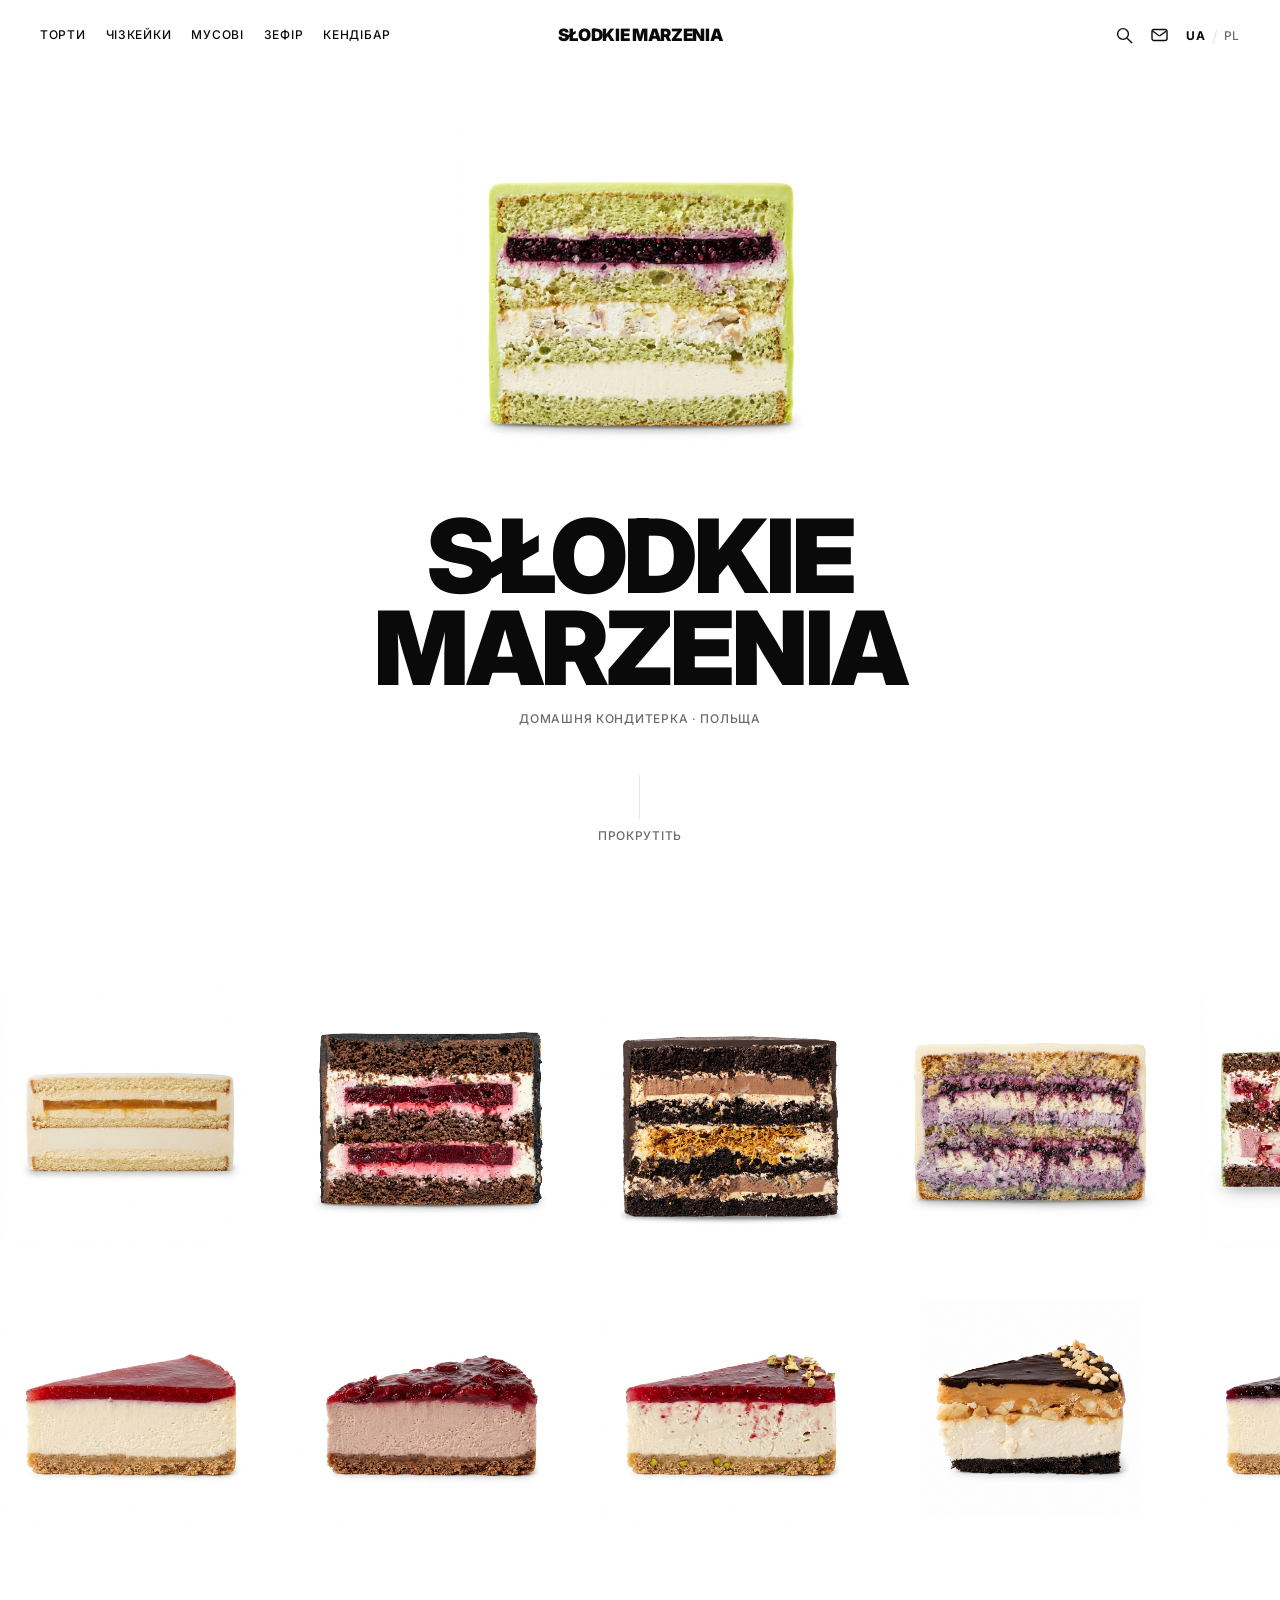
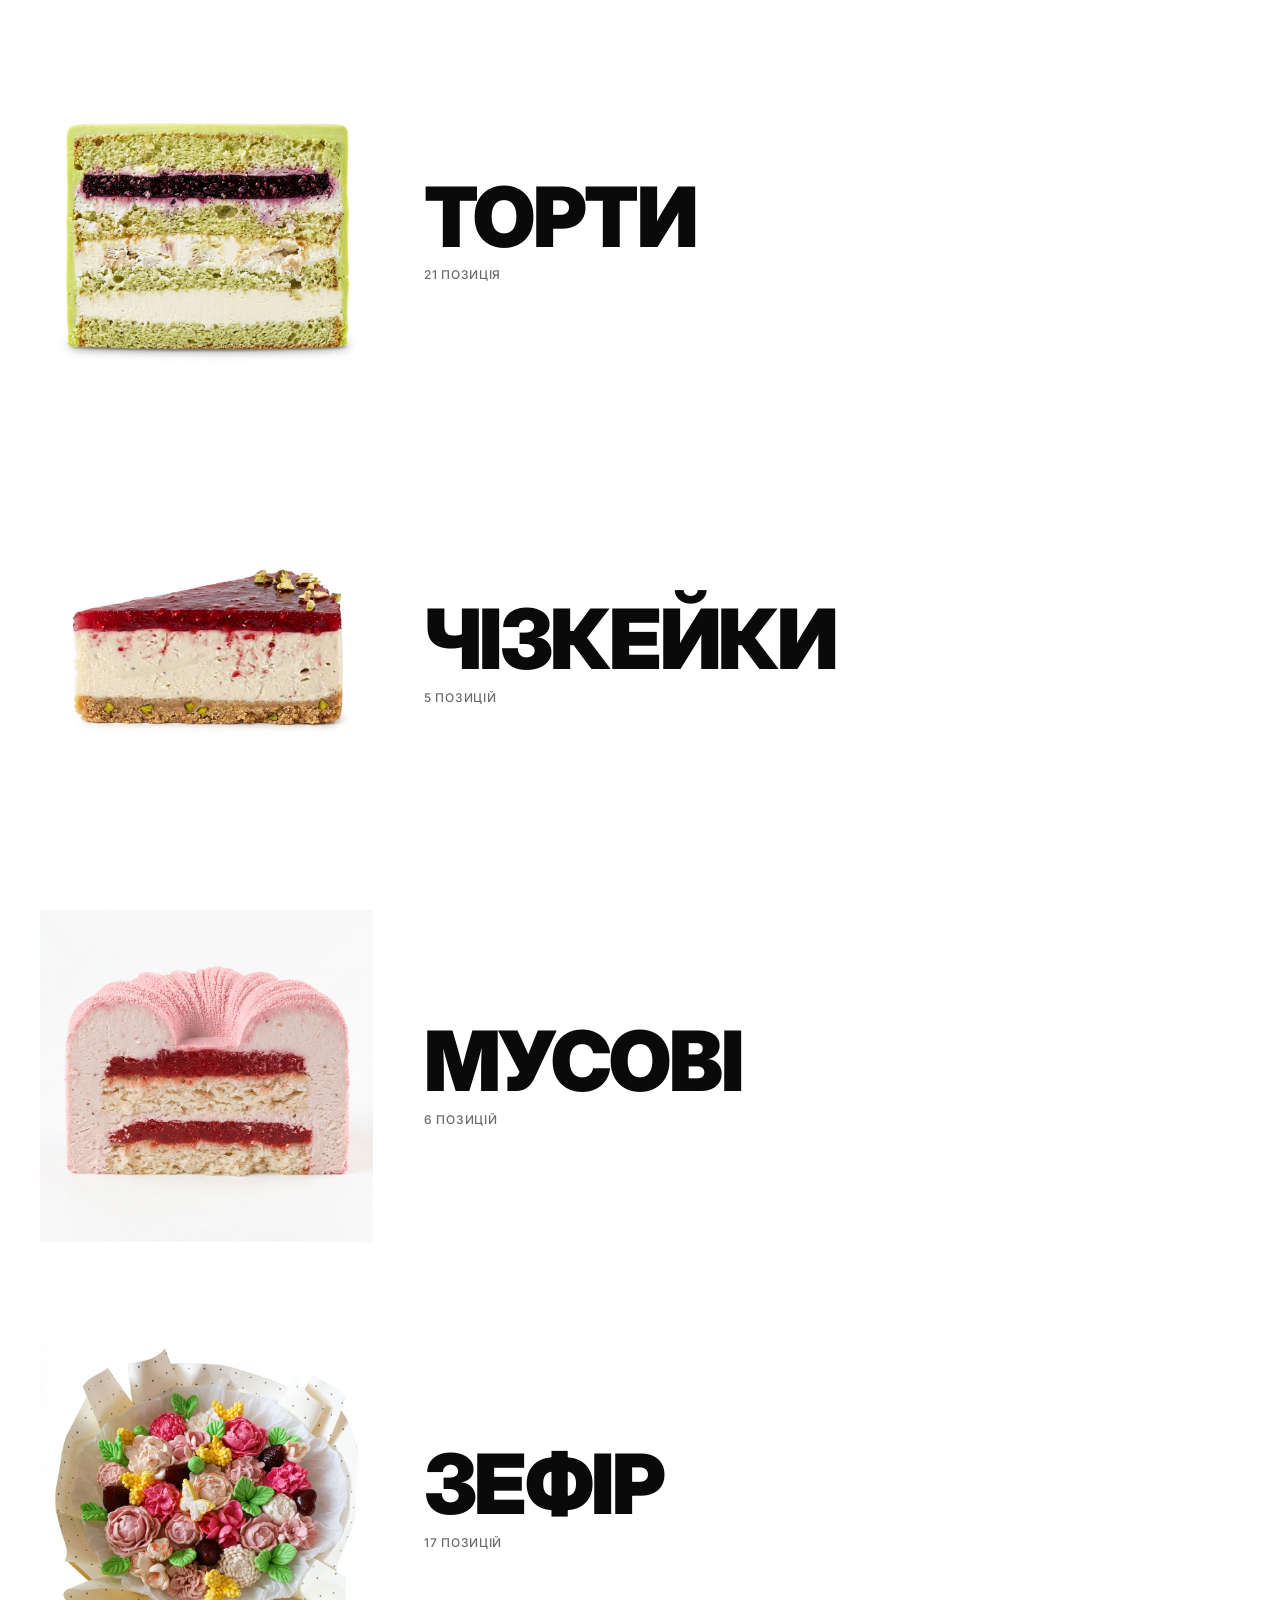
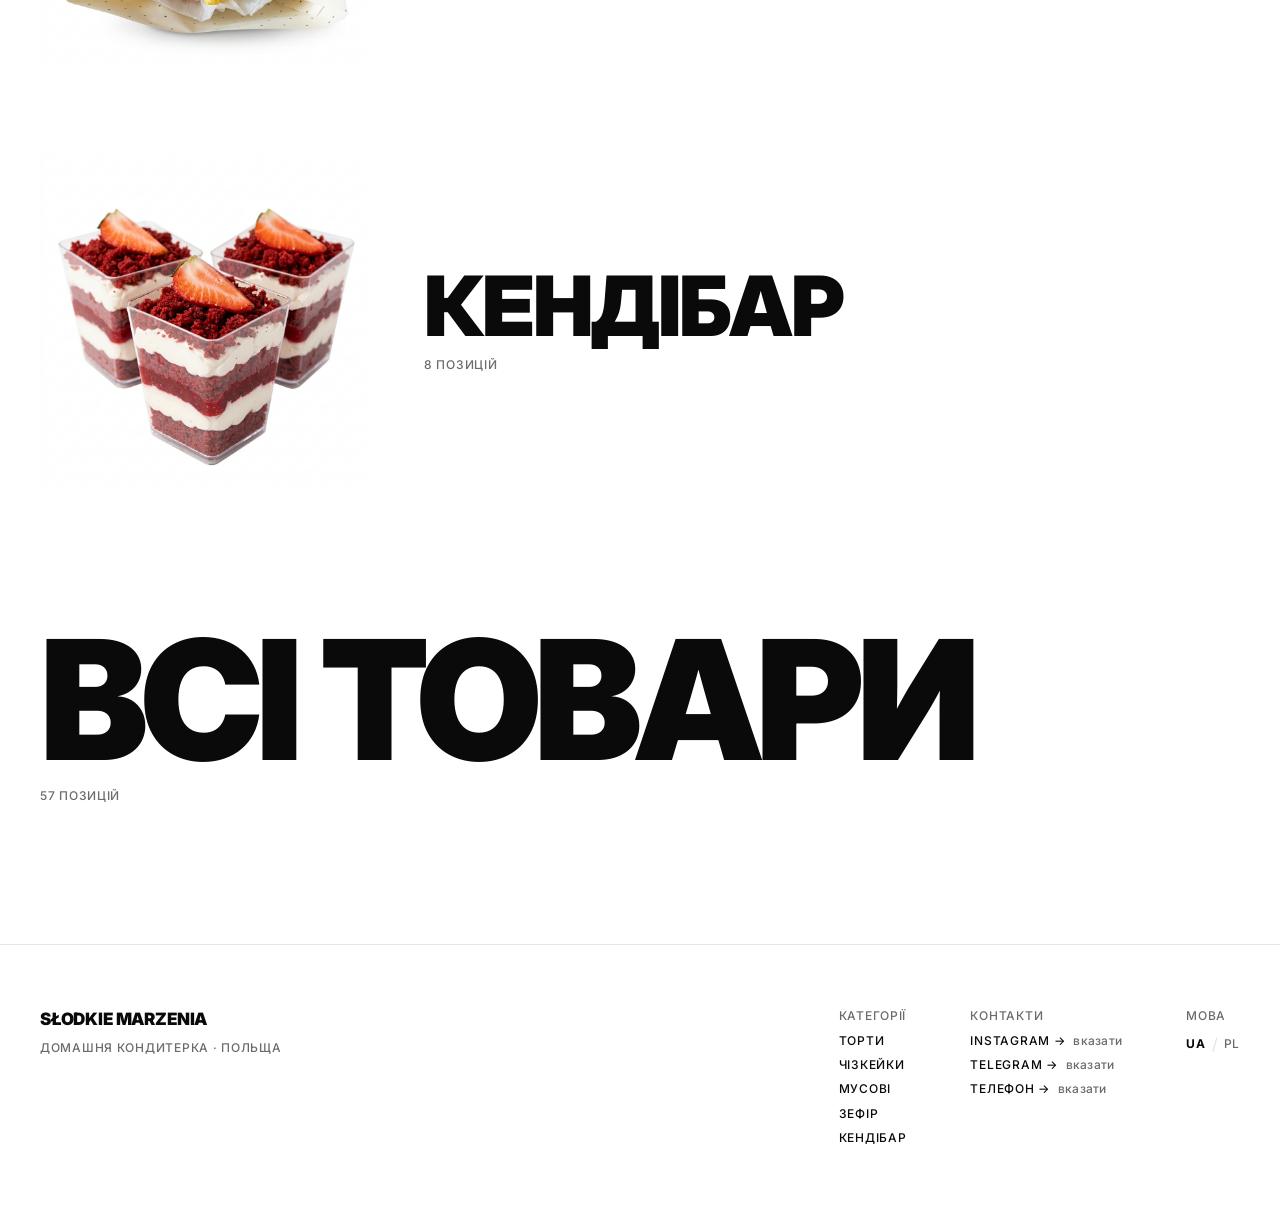
==== index.html @ 5207ae76 "Initial commit: catalog site for Słodkie Marzenia Solo HTML/CSS/JS site — 57 catalog items across 5 " ====
<!DOCTYPE html>
<html lang="uk">
<head>
<meta charset="utf-8">
<meta name="viewport" content="width=device-width, initial-scale=1">
<title>Słodkie Marzenia</title>
<link rel="icon" href="data:image/svg+xml,%3Csvg xmlns='http://www.w3.org/2000/svg' viewBox='0 0 32 32'%3E%3Ctext y='26' font-size='26' font-family='Arial' font-weight='900'%3ES%3C/text%3E%3C/svg%3E">
<link rel="preconnect" href="https://fonts.googleapis.com">
<link rel="preconnect" href="https://fonts.gstatic.com" crossorigin>
<link rel="stylesheet" href="https://fonts.googleapis.com/css2?family=Inter:wght@400;500;700;900&display=swap">
<link rel="stylesheet" href="style.css">
</head>
<body data-page="home">

<header class="hdr" id="hdr"></header>
<main id="main"></main>
<footer class="ftr" id="ftr"></footer>
<div id="ov"></div>

<script src="products.js"></script>
<script src="i18n.js"></script>
<script src="app.js"></script>
</body>
</html>
---- style.css ----
/* =========================================================
   SŁODKIE MARZENIA — стилі
   Монохром: чорний текст, білий фон, сірі другорядні.
   Фото «плавають» — жодних карток, рамок, тіней, радіусів.
   ========================================================= */

*, *::before, *::after { box-sizing: border-box; }

:root {
  --bg:        #FFFFFF;
  --ink:       #0A0A0A;
  --muted:     #6B6B6B;
  --line:      #E5E5E5;
  --ink-hover: #2A2A2A;

  --max:   1600px;
  --pad:   clamp(20px, 4vw, 40px);
  --gap-x: 40px;
  --gap-y: 72px;
  --sect:  clamp(72px, 9vw, 120px);
}

html { -webkit-text-size-adjust: 100%; }

body {
  margin: 0;
  background: var(--bg);
  color: var(--ink);
  font-family: Inter, 'Helvetica Neue', Arial, sans-serif;
  -webkit-font-smoothing: antialiased;
  overflow-x: hidden;
}
body.is-locked { overflow: hidden; }

img { display: block; max-width: 100%; -webkit-user-drag: none; user-select: none; }
a   { color: inherit; text-decoration: none; }
a:hover { color: var(--ink-hover); }
ul  { margin: 0; padding: 0; list-style: none; }
h1, h2, h3, p { margin: 0; }

button {
  font: inherit; color: inherit;
  background: none; border: 0; padding: 0;
  cursor: pointer;
}
input { font-family: inherit; color: inherit; }
::placeholder { color: var(--muted); opacity: 1; }

:focus-visible { outline: 1.5px solid var(--ink); outline-offset: 3px; }

/* ---------- типографіка ---------- */

.t-hero  { font-size: clamp(48px, 8vw, 120px); font-weight: 900; text-transform: uppercase; letter-spacing: -.03em; line-height: .9; }
.t-prod  { font-size: clamp(36px, 5vw, 72px);  font-weight: 900; text-transform: uppercase; letter-spacing: -.03em; line-height: .92; }
.t-sect  { font-size: clamp(28px, 4vw, 48px);  font-weight: 900; text-transform: uppercase; letter-spacing: -.02em; line-height: 1; }
.t-cat   { font-size: clamp(34px, 6.5vw, 96px);font-weight: 900; text-transform: uppercase; letter-spacing: -.03em; line-height: .9; }
.t-micro { font-size: 12px; font-weight: 500; letter-spacing: .06em; text-transform: uppercase; line-height: 1.2; }
.t-sklad { font-size: 12px; font-weight: 500; letter-spacing: .02em; text-transform: uppercase; line-height: 1.65; }
.muted   { color: var(--muted); }

.wrap { max-width: var(--max); margin: 0 auto; padding: 0 var(--pad); }

/* ---------- шапка ---------- */

.hdr {
  position: sticky; top: 0; z-index: 60;
  height: 72px; background: var(--bg);
  display: flex; align-items: center;
  border-bottom: 1px solid transparent;
  transition: border-color 160ms linear;
}
.hdr.is-scrolled { border-bottom-color: var(--line); }

.hdr-in {
  max-width: var(--max); width: 100%; margin: 0 auto; padding: 0 var(--pad);
  display: grid; grid-template-columns: 1fr auto 1fr; align-items: center; gap: 16px;
}
.hdr-l { display: flex; align-items: center; gap: 20px; min-width: 0; }
.hdr-r { display: flex; align-items: center; justify-content: flex-end; gap: 18px; }

.hdr-cats { display: flex; gap: 20px; min-width: 0; }
.hdr-cats a { white-space: nowrap; }

/* вордмарк: замінюється на <img> без переїзду сусідів */
.mark {
  font-size: clamp(13px, 2.6vw, 17px); font-weight: 900;
  text-transform: uppercase; letter-spacing: -.02em;
  white-space: nowrap; line-height: 1; justify-self: center;
}
.mark img { height: 22px; width: auto; }

.icon { display: flex; }
.icon svg { display: block; }

.lang { display: flex; align-items: center; gap: 6px; }
.lang button { font-size: 12px; letter-spacing: .06em; color: var(--muted); font-weight: 500; }
.lang button.on { color: var(--ink); font-weight: 700; }
.lang .sep { color: var(--line); }

.burger { display: none; flex-direction: column; gap: 5px; width: 22px; }
.burger span { display: block; height: 1.5px; background: var(--ink); }

@media (max-width: 1100px) {
  .hdr-cats, .hdr-contact, .hdr-lang { display: none; }
  .burger { display: flex; }
}

/* ---------- головна ---------- */

.hero {
  min-height: calc(100vh - 72px);
  min-height: calc(100svh - 72px);
  display: flex; flex-direction: column; align-items: center; justify-content: center;
  gap: clamp(20px, 3.4vh, 44px);
  padding: clamp(16px, 3vh, 48px) var(--pad) clamp(24px, 4vh, 48px);
  text-align: center;
}
/* висота, а не ширина: так герой гарантовано вміщається в екран */
.hero img { width: auto; height: min(40vh,  max(240px, 42vw), 520px); aspect-ratio: 1; object-fit: contain; }
.hero img { width: auto; height: min(40svh, max(240px, 42vw), 520px); }
.hero-txt { display: flex; flex-direction: column; align-items: center; gap: 18px; }
.hero-scroll { display: flex; flex-direction: column; align-items: center; gap: 10px; margin-top: clamp(4px, 2vh, 28px); }
@media (max-height: 780px) { .hero .t-hero { font-size: clamp(36px, 7vh, 90px); } }
.hero-scroll i { display: block; width: 1px; height: 44px; background: var(--line); }

/* рухомі стрічки */
.strips { margin-top: clamp(48px, 7vw, 96px); display: flex; flex-direction: column; gap: 40px; }
.strip  { overflow: hidden; }
.strip-track { display: flex; gap: 40px; width: max-content; }
.strip-half  { display: flex; gap: 40px; }
.strip img { width: 260px; height: 260px; object-fit: contain; flex: 0 0 auto; }

.strip-l .strip-track { animation: sm-left  44s linear infinite; }
.strip-r .strip-track { animation: sm-right 52s linear infinite; }
.strip:hover .strip-track { animation-play-state: paused; }

@keyframes sm-left  { from { transform: translate3d(0,0,0); }                 to { transform: translate3d(calc(-50% - 20px),0,0); } }
@keyframes sm-right { from { transform: translate3d(calc(-50% - 20px),0,0); } to { transform: translate3d(0,0,0); } }

@media (max-width: 640px) { .strip img { width: 180px; height: 180px; } }

@media (prefers-reduced-motion: reduce) {
  .strip { overflow-x: auto; }
  .strip-track { animation: none !important; }
}

/* блоки категорій */
.cat-list { margin-top: var(--sect); display: flex; flex-direction: column; gap: clamp(56px, 7vw, 104px); }
.cat-row  { display: flex; flex-wrap: wrap; align-items: center; gap: clamp(20px, 4vw, 64px); }
.cat-row img { width: clamp(160px, 26vw, 380px); aspect-ratio: 1; object-fit: contain; flex: 0 0 auto; }
.cat-row div { display: flex; flex-direction: column; gap: 14px; min-width: 0; flex: 1 1 280px; }

.all-cta { margin-top: clamp(96px, 11vw, 160px); }
.all-cta b { display: block; font-size: clamp(44px, 13vw, 190px); font-weight: 900; text-transform: uppercase; letter-spacing: -.04em; line-height: .86; }
.all-cta span { display: block; margin-top: 18px; }

/* ---------- каталог ---------- */

.cat-head { margin-top: clamp(40px, 5vw, 72px); }

.bar {
  margin-top: clamp(28px, 4vw, 48px);
  display: flex; flex-wrap: wrap; align-items: center; justify-content: space-between;
  gap: 20px 32px;
}
.chips { display: flex; flex-wrap: wrap; gap: 8px; }
.chip {
  display: inline-flex; align-items: center; height: 36px; padding: 0 15px;
  border-radius: 6px; border: 1px solid var(--line); white-space: nowrap;
}
.chip:hover { border-color: var(--ink); }
.chip.on { border-color: var(--ink); border-width: 1.5px; font-weight: 700; }

.bar-r { display: flex; flex-wrap: wrap; align-items: center; gap: 22px; }
.sorts, .dens { display: flex; align-items: center; gap: 14px; }
.dens { gap: 10px; padding-left: 22px; border-left: 1px solid var(--line); }
.sorts button, .dens button { font-size: 12px; letter-spacing: .06em; text-transform: uppercase; color: var(--muted); font-weight: 500; }
.sorts button.on, .dens button.on { color: var(--ink); font-weight: 700; }
@media (max-width: 1400px) { .dens { display: none; } }

/* ---------- сітка товарів ---------- */

.grid {
  margin-top: clamp(40px, 5vw, 72px);
  display: grid; column-gap: var(--gap-x); row-gap: var(--gap-y);
  grid-template-columns: repeat(5, minmax(0, 1fr));
}
@media (max-width: 1400px) { .grid { grid-template-columns: repeat(4, minmax(0, 1fr)); } }
@media (max-width: 1024px) { .grid { grid-template-columns: repeat(3, minmax(0, 1fr)); } }
@media (max-width: 640px)  { .grid { grid-template-columns: repeat(2, minmax(0, 1fr)); column-gap: 20px; row-gap: 44px; } }
@media (min-width: 1401px) {
  .grid[data-density="4"] { grid-template-columns: repeat(4, minmax(0, 1fr)); }
  .grid[data-density="6"] { grid-template-columns: repeat(6, minmax(0, 1fr)); }
}

.card { display: flex; flex-direction: column; gap: 14px; }
.card:hover { color: inherit; }
.card-ph { display: block; position: relative; width: 100%; aspect-ratio: 1; overflow: hidden; }
.card-ph img { position: absolute; inset: 0; width: 100%; height: 100%; object-fit: contain; }
.card-ph .card-alt { opacity: 0; transition: opacity 200ms linear; }
.card:hover .card-alt { opacity: 1; }
.card-txt { display: flex; flex-direction: column; gap: 5px; }
.card-name  { font-size: 14px; font-weight: 500; line-height: 1.4; }
.card-price { font-size: 14px; font-weight: 400; line-height: 1.4; color: var(--muted); }

.empty { margin-top: clamp(40px, 5vw, 72px); }

/* ---------- сторінка товару ---------- */

.pdp {
  margin-top: clamp(28px, 4vw, 56px);
  display: grid; grid-template-columns: 28fr 46fr 26fr;
  gap: clamp(32px, 4vw, 56px); align-items: start;
}
/* без min-width:0 довге слово в назві розпирає ліву колонку і ламає пропорції */
.pdp > * { min-width: 0; }

/* Назву міряємо від ширини самої колонки, а не від вікна: українські
   слова довгі, і при фіксованому 5vw «МОНАСТИРСЬКА» ламалася б посеред
   слова. 11.4cqi — найбільший кегль, при якому найдовше слово каталогу
   ще вміщається в рядок цілим. */
.pdp-l { container-type: inline-size; }
.pdp .t-prod { font-size: clamp(28px, 11.4cqi, 64px); overflow-wrap: break-word; }
.pdp-l { display: flex; flex-direction: column; gap: clamp(24px, 3vw, 40px); }
.pdp-r { display: flex; flex-direction: column; gap: clamp(22px, 2.5vw, 32px); }

.gal { position: relative; width: 100%; max-width: 760px; margin: 0 auto; }
.gal img { width: 100%; aspect-ratio: 1; object-fit: contain; touch-action: pan-y; }
.gal-arrow {
  position: absolute; top: 50%; transform: translateY(-50%);
  font-size: 34px; line-height: 1; padding: 8px;
}
.gal-arrow.prev { left: 0; }
.gal-arrow.next { right: 0; }
.dots { display: flex; justify-content: center; gap: 8px; margin-top: 20px; }
.dots button { width: 7px; height: 7px; border-radius: 50%; background: var(--line); }
.dots button.on { background: var(--ink); }

.sklad { display: flex; flex-direction: column; gap: 12px; }
.sklad li { display: flex; gap: 10px; }
.sklad li i { color: var(--muted); font-style: normal; }

.price { font-size: 32px; font-weight: 700; letter-spacing: -.01em; line-height: 1.2; }

.varblock { display: flex; flex-direction: column; gap: 12px; }
.pills { display: grid; grid-template-columns: repeat(3, minmax(0, 1fr)); gap: 8px; }
.pill {
  height: 44px; padding: 0 8px; border-radius: 6px; background: var(--bg);
  border: 1px solid var(--line); font-size: 13px; font-weight: 500; line-height: 1.2;
}
.pill:hover { border-color: var(--ink); }
.pill.on { border-color: var(--ink); border-width: 1.5px; font-weight: 600; }
.pill:disabled { color: var(--muted); border-color: #F2F2F2; text-decoration: line-through; cursor: default; }

.btn-order {
  width: 100%; height: 52px; border-radius: 6px;
  background: var(--ink); color: #FFF;
  font-size: 14px; font-weight: 600; letter-spacing: .04em; text-transform: uppercase;
}
.btn-order:hover { background: var(--ink-hover); color: #FFF; }

.links { display: flex; flex-direction: column; }
.links a {
  display: flex; justify-content: space-between; align-items: baseline; gap: 16px;
  padding: 14px 0; border-bottom: 1px solid var(--line);
}
.links a > span:last-child { color: var(--muted); letter-spacing: .02em; text-transform: none; }

/* «Склад» показуємо зліва на десктопі, у правій колонці — на мобільному */
.sklad-mob { display: none; }
@media (max-width: 900px) {
  .pdp { grid-template-columns: 1fr; }
  .sklad-desk { display: none; }
  .sklad-mob  { display: flex; }
}

/* стрічка «Інші товари» */
.others { margin-top: clamp(80px, 10vw, 140px); }
.others h2 { margin-bottom: clamp(28px, 4vw, 48px); }
.rail { display: flex; gap: var(--gap-x); overflow-x: auto; padding-bottom: 8px; scroll-snap-type: x proximity; }
.rail .card { flex: 0 0 auto; width: clamp(160px, 22vw, 260px); scroll-snap-align: start; }

/* ---------- футер ---------- */

.ftr {
  max-width: var(--max); margin: clamp(96px, 11vw, 160px) auto 0;
  padding: clamp(40px, 5vw, 72px) var(--pad) clamp(40px, 5vw, 64px);
  border-top: 1px solid var(--line);
  display: flex; flex-wrap: wrap; gap: 48px 64px; justify-content: space-between;
}
.ftr-col { display: flex; flex-direction: column; gap: 10px; flex: 0 1 auto; }
.ftr-col.brand { gap: 12px; flex: 1 1 240px; }
.ftr-links a { display: flex; align-items: baseline; gap: 8px; }
.ftr-links a > span:last-child { color: var(--muted); letter-spacing: .02em; text-transform: none; }
.ftr-col.brand b { font-size: 17px; font-weight: 900; text-transform: uppercase; letter-spacing: -.01em; }

/* ---------- оверлеї ---------- */

.sheet {
  position: fixed; inset: 0; z-index: 80;
  background: var(--bg); overflow-y: auto;
  padding: 0 var(--pad) 80px;
}
.sheet-bar { height: 72px; display: flex; align-items: center; justify-content: flex-end; }
.sheet-close { font-size: 26px; line-height: 1; }

.menu-links { margin-top: 24px; display: flex; flex-direction: column; gap: 18px; }
.menu-links a { font-size: clamp(30px, 9vw, 48px); font-weight: 900; text-transform: uppercase; letter-spacing: -.02em; line-height: 1; }

.search-input {
  width: 100%; margin-top: clamp(16px, 3vw, 40px);
  border: 0; border-bottom: 1px solid var(--line); outline: none; background: none;
  padding: 0 0 18px;
  font-size: clamp(30px, 6vw, 64px); font-weight: 900; text-transform: uppercase; letter-spacing: -.02em;
}
.search-hint { margin-top: 24px; }
.search-cats { margin-top: clamp(32px, 5vw, 64px); display: flex; flex-direction: column; gap: 14px; }
.search-cats a { font-size: clamp(28px, 6vw, 64px); font-weight: 900; text-transform: uppercase; letter-spacing: -.03em; line-height: 1; }
.search-grid { grid-template-columns: repeat(auto-fill, minmax(min(240px, 100%), 1fr)); }

.modal-bg {
  position: fixed; inset: 0; z-index: 100;
  background: rgba(0,0,0,.4);
  display: flex; align-items: center; justify-content: center; padding: 20px;
}
.modal {
  width: 100%; max-width: 420px; background: var(--bg);
  border-radius: 8px; padding: 32px;
  display: flex; flex-direction: column; gap: 20px;
}
.modal-head { display: flex; align-items: flex-start; justify-content: space-between; gap: 16px; }
.modal-head b { font-size: 22px; font-weight: 900; text-transform: uppercase; letter-spacing: -.02em; line-height: 1; }
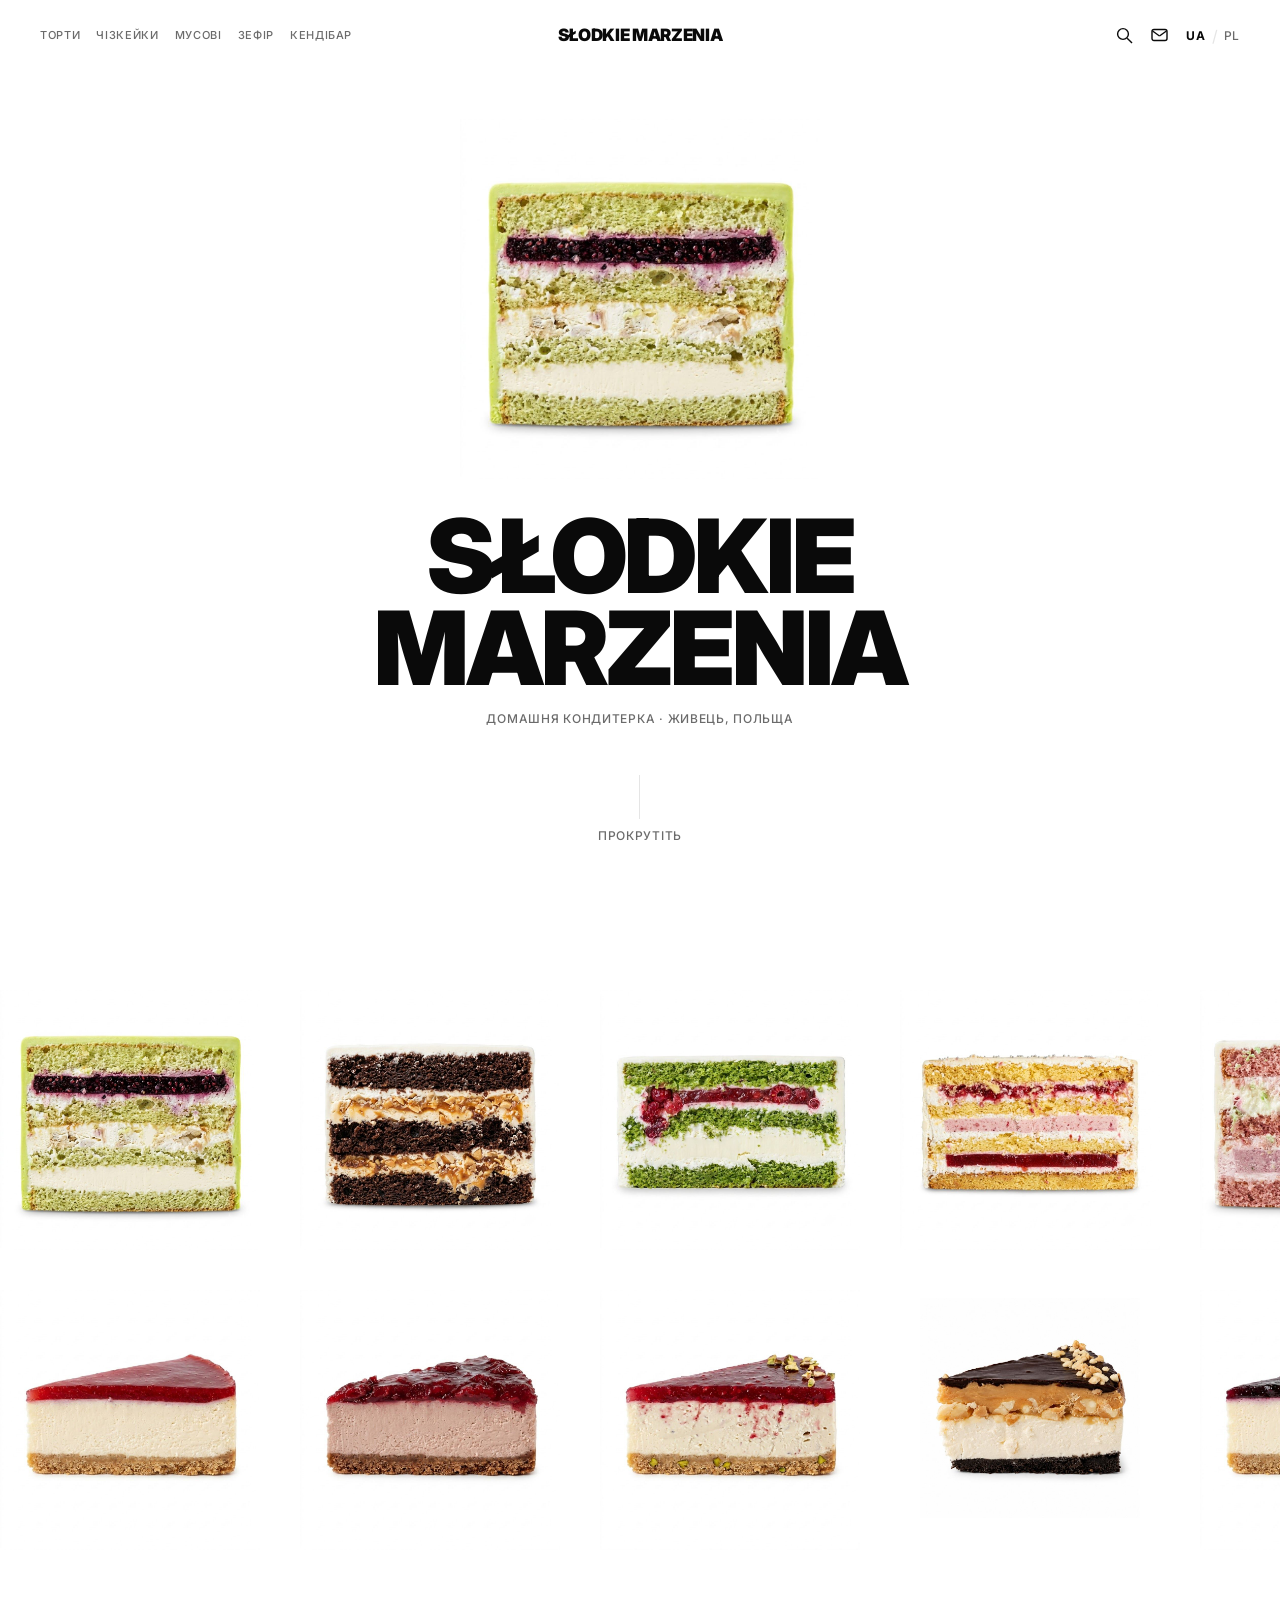
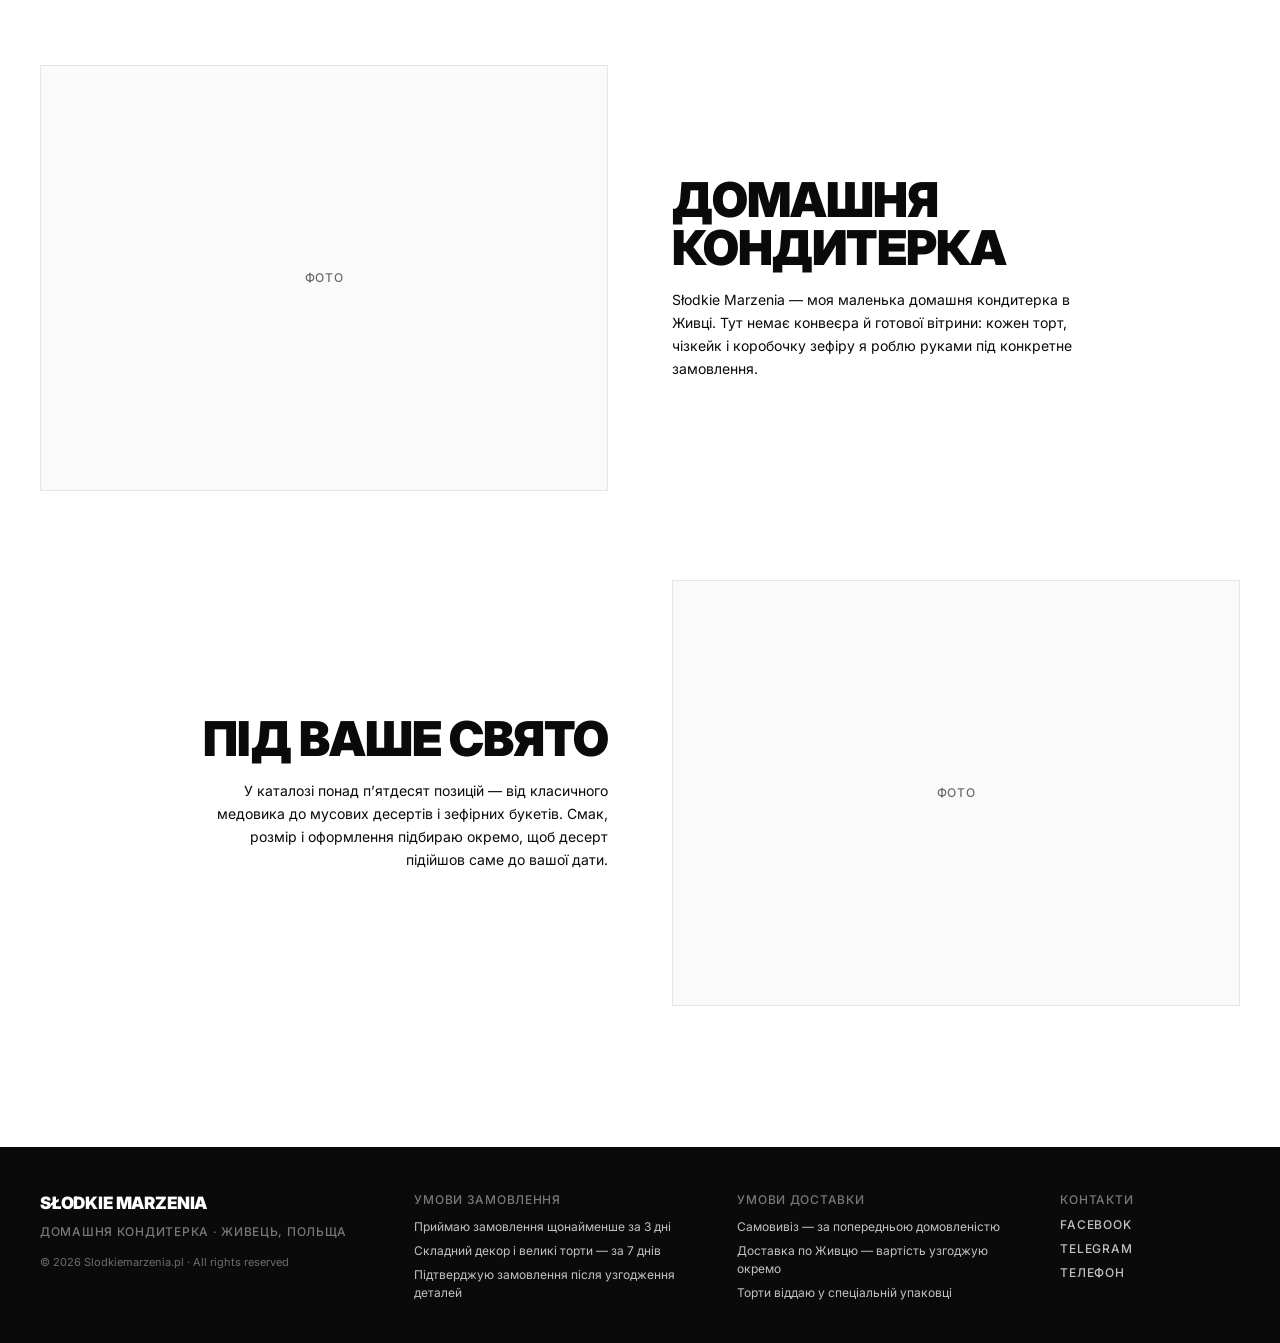
==== commit 3907507f: "Cut page weight from megabytes to hundreds of kilobytes The photos were the whole problem: 67 files," ====
--- a/index.html
+++ b/index.html
@@ -7,7 +7,7 @@
 <link rel="icon" href="data:image/svg+xml,%3Csvg xmlns='http://www.w3.org/2000/svg' viewBox='0 0 32 32'%3E%3Ctext y='26' font-size='26' font-family='Arial' font-weight='900'%3ES%3C/text%3E%3C/svg%3E">
 <link rel="preconnect" href="https://fonts.googleapis.com">
 <link rel="preconnect" href="https://fonts.gstatic.com" crossorigin>
-<link rel="stylesheet" href="https://fonts.googleapis.com/css2?family=Inter:wght@400;500;700;900&display=swap">
+<link rel="stylesheet" href="https://fonts.googleapis.com/css2?family=Inter:wght@400;500;600;700;900&display=swap">
 <link rel="stylesheet" href="style.css">
 </head>
 <body data-page="home">
--- a/style.css
+++ b/style.css
@@ -21,6 +21,16 @@
 }
 
 html { -webkit-text-size-adjust: 100%; }
+
+/* Ніде на сайті не показуємо смугу прокрутки браузера — сторінка й
+   так «плаває» на білому, зайва темна риска праворуч зайва. Прокрутка
+   й далі працює (колесо миші, свайп, стрілки), просто без візуальної
+   доріжки. */
+html {
+  scrollbar-width: none;
+  -ms-overflow-style: none;
+}
+html::-webkit-scrollbar { width: 0; height: 0; }
 
 body {
   margin: 0;
@@ -53,7 +63,6 @@
 .t-hero  { font-size: clamp(48px, 8vw, 120px); font-weight: 900; text-transform: uppercase; letter-spacing: -.03em; line-height: .9; }
 .t-prod  { font-size: clamp(36px, 5vw, 72px);  font-weight: 900; text-transform: uppercase; letter-spacing: -.03em; line-height: .92; }
 .t-sect  { font-size: clamp(28px, 4vw, 48px);  font-weight: 900; text-transform: uppercase; letter-spacing: -.02em; line-height: 1; }
-.t-cat   { font-size: clamp(34px, 6.5vw, 96px);font-weight: 900; text-transform: uppercase; letter-spacing: -.03em; line-height: .9; }
 .t-micro { font-size: 12px; font-weight: 500; letter-spacing: .06em; text-transform: uppercase; line-height: 1.2; }
 .t-sklad { font-size: 12px; font-weight: 500; letter-spacing: .02em; text-transform: uppercase; line-height: 1.65; }
 .muted   { color: var(--muted); }
@@ -78,8 +87,11 @@
 .hdr-l { display: flex; align-items: center; gap: 20px; min-width: 0; }
 .hdr-r { display: flex; align-items: center; justify-content: flex-end; gap: 18px; }
 
-.hdr-cats { display: flex; gap: 20px; min-width: 0; }
-.hdr-cats a { white-space: nowrap; }
+.hdr-cats { display: flex; gap: 16px; min-width: 0; font-size: 11px; }
+.hdr-cats a { white-space: nowrap; color: var(--muted); }
+.hdr-cats a:hover { color: var(--ink); }
+/* Поточний розділ — чорним і жирним: єдина підказка, де ти зараз. */
+.hdr-cats a.on { color: var(--ink); font-weight: 700; }
 
 /* вордмарк: замінюється на <img> без переїзду сусідів */
 .mark {
@@ -130,68 +142,100 @@
 .strip-half  { display: flex; gap: 40px; }
 .strip img { width: 260px; height: 260px; object-fit: contain; flex: 0 0 auto; }
 
-.strip-l .strip-track { animation: sm-left  44s linear infinite; }
-.strip-r .strip-track { animation: sm-right 52s linear infinite; }
-.strip:hover .strip-track { animation-play-state: paused; }
+/* Повільний, майже непомітний хід — стрічка має бути тлом, а не
+   атракціоном. Вона живе сама по собі: не спиняється під курсором і
+   не гортається руками, тож цикл ніколи не «доїжджає до кінця».
+   Тому й pointer-events прибрано — на стрічку неможливо натрапити. */
+.strip { pointer-events: none; }
+.strip-l .strip-track { animation: sm-left  90s linear infinite; }
+.strip-r .strip-track { animation: sm-right 105s linear infinite; }
 
 @keyframes sm-left  { from { transform: translate3d(0,0,0); }                 to { transform: translate3d(calc(-50% - 20px),0,0); } }
 @keyframes sm-right { from { transform: translate3d(calc(-50% - 20px),0,0); } to { transform: translate3d(0,0,0); } }
 
 @media (max-width: 640px) { .strip img { width: 180px; height: 180px; } }
 
+/* Якщо рух вимкнено системно, стрічка стоїть — тоді єдиний спосіб
+   побачити решту фото це прогорнути її, тож повертаємо їй події. */
 @media (prefers-reduced-motion: reduce) {
-  .strip { overflow-x: auto; }
+  .strip { overflow-x: auto; pointer-events: auto; }
   .strip-track { animation: none !important; }
 }
 
-/* блоки категорій */
-.cat-list { margin-top: var(--sect); display: flex; flex-direction: column; gap: clamp(56px, 7vw, 104px); }
-.cat-row  { display: flex; flex-wrap: wrap; align-items: center; gap: clamp(20px, 4vw, 64px); }
-.cat-row img { width: clamp(160px, 26vw, 380px); aspect-ratio: 1; object-fit: contain; flex: 0 0 auto; }
-.cat-row div { display: flex; flex-direction: column; gap: 14px; min-width: 0; flex: 1 1 280px; }
-
-.all-cta { margin-top: clamp(96px, 11vw, 160px); }
-.all-cta b { display: block; font-size: clamp(44px, 13vw, 190px); font-weight: 900; text-transform: uppercase; letter-spacing: -.04em; line-height: .86; }
-.all-cta span { display: block; margin-top: 18px; }
+/* ---------- блок «про кондитерку» (головна) ---------- */
+
+.about { margin-top: var(--sect); display: flex; flex-direction: column; gap: clamp(56px, 7vw, 104px); }
+.about-row {
+  display: grid; grid-template-columns: 1fr 1fr;
+  gap: clamp(28px, 5vw, 80px); align-items: center;
+}
+/* Другий рядок дзеркальний: фото праворуч, текст ліворуч. Текст теж
+   треба віддзеркалити — інакше він тулиться до лівого краю екрана і
+   між ним та фото лишається провал, а в першому рядку текст стоїть
+   упритул до фото. */
+.about-row.is-flipped .about-ph { order: 2; }
+.about-row.is-flipped .about-txt { align-items: flex-end; text-align: right; }
+
+/* Заглушка під фото. Щоб замінити — постав <img class="about-ph">
+   з тим самим класом, співвідношення сторін уже задане. */
+.about-ph {
+  aspect-ratio: 4 / 3; width: 100%;
+  display: flex; align-items: center; justify-content: center;
+  border: 1px solid var(--line); background: #FAFAFA;
+  object-fit: cover;
+}
+.about-txt { display: flex; flex-direction: column; gap: 16px; }
+.about-txt p { font-size: 14px; line-height: 1.65; max-width: 46ch; }
 
 /* ---------- каталог ---------- */
 
-.cat-head { margin-top: clamp(40px, 5vw, 72px); }
+/* Заголовок каталогу дрібніший за герой на головній — на сторінці зі
+   списком він не має перебивати самі товари. */
+.cat-head {
+  margin-top: clamp(40px, 5vw, 72px);
+  font-size: clamp(36px, 5.5vw, 84px);
+}
 
 .bar {
-  margin-top: clamp(28px, 4vw, 48px);
+  margin-top: clamp(24px, 3vw, 40px);
   display: flex; flex-wrap: wrap; align-items: center; justify-content: space-between;
-  gap: 20px 32px;
+  gap: 16px 32px;
 }
 .chips { display: flex; flex-wrap: wrap; gap: 8px; }
 .chip {
-  display: inline-flex; align-items: center; height: 36px; padding: 0 15px;
+  display: inline-flex; align-items: center; height: 32px; padding: 0 13px;
   border-radius: 6px; border: 1px solid var(--line); white-space: nowrap;
+  font-size: 11px;
 }
 .chip:hover { border-color: var(--ink); }
-.chip.on { border-color: var(--ink); border-width: 1.5px; font-weight: 700; }
+.chip.on { border-color: var(--ink); font-weight: 700; }
 
 .bar-r { display: flex; flex-wrap: wrap; align-items: center; gap: 22px; }
-.sorts, .dens { display: flex; align-items: center; gap: 14px; }
-.dens { gap: 10px; padding-left: 22px; border-left: 1px solid var(--line); }
-.sorts button, .dens button { font-size: 12px; letter-spacing: .06em; text-transform: uppercase; color: var(--muted); font-weight: 500; }
-.sorts button.on, .dens button.on { color: var(--ink); font-weight: 700; }
-@media (max-width: 1400px) { .dens { display: none; } }
+.sorts { display: flex; align-items: center; gap: 14px; }
+.sorts button { font-size: 11px; letter-spacing: .06em; text-transform: uppercase; color: var(--muted); font-weight: 500; }
+.sorts button.on { color: var(--ink); font-weight: 700; }
 
 /* ---------- сітка товарів ---------- */
 
+/* 4 колонки на десктопі — товар крупніший, ніж був у п'ятиколонковій
+   сітці. Перемикача щільності більше немає. */
 .grid {
   margin-top: clamp(40px, 5vw, 72px);
   display: grid; column-gap: var(--gap-x); row-gap: var(--gap-y);
-  grid-template-columns: repeat(5, minmax(0, 1fr));
-}
-@media (max-width: 1400px) { .grid { grid-template-columns: repeat(4, minmax(0, 1fr)); } }
+  grid-template-columns: repeat(4, minmax(0, 1fr));
+}
 @media (max-width: 1024px) { .grid { grid-template-columns: repeat(3, minmax(0, 1fr)); } }
 @media (max-width: 640px)  { .grid { grid-template-columns: repeat(2, minmax(0, 1fr)); column-gap: 20px; row-gap: 44px; } }
-@media (min-width: 1401px) {
-  .grid[data-density="4"] { grid-template-columns: repeat(4, minmax(0, 1fr)); }
-  .grid[data-density="6"] { grid-template-columns: repeat(6, minmax(0, 1fr)); }
-}
+
+/* Секції підкатегорій (зефір): волосяна лінія + дрібний підпис —
+   ділить сітку, не сперечаючись за увагу з заголовком сторінки. */
+.sub-head {
+  display: block; padding-bottom: 12px;
+  border-bottom: 1px solid var(--line);
+}
+.sub .grid { margin-top: clamp(28px, 3vw, 44px); }
+.sub { margin-top: clamp(40px, 5vw, 72px); }
+.sub + .sub { margin-top: clamp(56px, 7vw, 96px); }
 
 .card { display: flex; flex-direction: column; gap: 14px; }
 .card:hover { color: inherit; }
@@ -200,7 +244,7 @@
 .card-ph .card-alt { opacity: 0; transition: opacity 200ms linear; }
 .card:hover .card-alt { opacity: 1; }
 .card-txt { display: flex; flex-direction: column; gap: 5px; }
-.card-name  { font-size: 14px; font-weight: 500; line-height: 1.4; }
+.card-name  { font-size: 14px; font-weight: 600; line-height: 1.4; }
 .card-price { font-size: 14px; font-weight: 400; line-height: 1.4; color: var(--muted); }
 
 .empty { margin-top: clamp(40px, 5vw, 72px); }
@@ -208,23 +252,31 @@
 /* ---------- сторінка товару ---------- */
 
 .pdp {
-  margin-top: clamp(28px, 4vw, 56px);
-  display: grid; grid-template-columns: 28fr 46fr 26fr;
-  gap: clamp(32px, 4vw, 56px); align-items: start;
+  margin-top: clamp(40px, 11vh, 112px);
+  display: grid; grid-template-columns: 22fr 50fr 24fr;
+  gap: clamp(32px, 4vw, 64px); align-items: start;
 }
 /* без min-width:0 довге слово в назві розпирає ліву колонку і ламає пропорції */
 .pdp > * { min-width: 0; }
 
 /* Назву міряємо від ширини самої колонки, а не від вікна: українські
-   слова довгі, і при фіксованому 5vw «МОНАСТИРСЬКА» ламалася б посеред
-   слова. 11.4cqi — найбільший кегль, при якому найдовше слово каталогу
-   ще вміщається в рядок цілим. */
-.pdp-l { container-type: inline-size; }
-.pdp .t-prod { font-size: clamp(28px, 11.4cqi, 64px); overflow-wrap: break-word; }
-.pdp-l { display: flex; flex-direction: column; gap: clamp(24px, 3vw, 40px); }
-.pdp-r { display: flex; flex-direction: column; gap: clamp(22px, 2.5vw, 32px); }
-
-.gal { position: relative; width: 100%; max-width: 760px; margin: 0 auto; }
+   слова довгі, і при фіксованому vw «МОНАСТИРСЬКА» ламалася б посеред
+   слова (дефіс — не рахуємо, по ньому браузер сам переносить рядок).
+   11.2cqi — найбільший кегль, при якому це слово ще ціле в рядку;
+   максимум навмисно нижчий, ніж у брифі (46px замість 64px) — за
+   проханням зробити текст менш «кричущим», а фото — головним акцентом. */
+.pdp .t-prod { font-size: clamp(20px, 11.2cqi, 46px); overflow-wrap: break-word; }
+
+.pdp-l {
+  container-type: inline-size;
+  display: flex; flex-direction: column; gap: clamp(20px, 2.4vw, 32px);
+}
+.pdp-r { display: flex; flex-direction: column; gap: clamp(22px, 2.6vw, 34px); }
+
+/* Фото квадратне, тож ширина = висота: стеля по vh не дає йому вирости
+   вище за екран. 66vh — приблизно стільки ж, скільки продукт займає в
+   референсі, тобто фото лишається головним об'єктом сторінки. */
+.gal { position: relative; width: 100%; max-width: min(800px, 66vh); margin: 0 auto; }
 .gal img { width: 100%; aspect-ratio: 1; object-fit: contain; touch-action: pan-y; }
 .gal-arrow {
   position: absolute; top: 50%; transform: translateY(-50%);
@@ -242,11 +294,15 @@
 
 .price { font-size: 32px; font-weight: 700; letter-spacing: -.01em; line-height: 1.2; }
 
-.varblock { display: flex; flex-direction: column; gap: 12px; }
-.pills { display: grid; grid-template-columns: repeat(3, minmax(0, 1fr)); gap: 8px; }
+/* Компактні пігулки: min-height замість фіксованої висоти, щоб довгі
+   підписи на кшталт «Класичний (яблучний)» переносились у два рядки,
+   а не обрізались. */
+.varblock { display: flex; flex-direction: column; gap: 8px; }
+.pills { display: grid; grid-template-columns: repeat(3, minmax(0, 1fr)); gap: 6px; }
 .pill {
-  height: 44px; padding: 0 8px; border-radius: 6px; background: var(--bg);
-  border: 1px solid var(--line); font-size: 13px; font-weight: 500; line-height: 1.2;
+  display: flex; align-items: center; justify-content: center; text-align: center;
+  min-height: 34px; padding: 5px 7px; border-radius: 6px; background: var(--bg);
+  border: 1px solid var(--line); font-size: 12px; font-weight: 500; line-height: 1.2;
 }
 .pill:hover { border-color: var(--ink); }
 .pill.on { border-color: var(--ink); border-width: 1.5px; font-weight: 600; }
@@ -259,40 +315,126 @@
 }
 .btn-order:hover { background: var(--ink-hover); color: #FFF; }
 
-.links { display: flex; flex-direction: column; }
-.links a {
-  display: flex; justify-content: space-between; align-items: baseline; gap: 16px;
-  padding: 14px 0; border-bottom: 1px solid var(--line);
-}
-.links a > span:last-child { color: var(--muted); letter-spacing: .02em; text-transform: none; }
-
-/* «Склад» показуємо зліва на десктопі, у правій колонці — на мобільному */
+/* Дрібний рядок під кнопкою — має лягати в один рядок, тож кегль
+   менший за решту мікротексту, а трекінг мінімальний. */
+.made-to-order {
+  margin-top: -6px;
+  font-size: 10px; font-weight: 500;
+  letter-spacing: .04em; text-transform: uppercase;
+  line-height: 1.4; white-space: nowrap;
+}
+
+/* Прості лінки-заклики, без рамок і без окремої колонки значення —
+   сама стрілка й ховер-зсув дають досить контакту з елементом. */
+.links { display: flex; flex-direction: column; gap: 14px; }
+.links a { display: inline-flex; align-items: baseline; gap: 6px; width: fit-content; }
+.links a .arrow { display: inline-block; transition: transform 150ms ease; }
+.links a:hover .arrow { transform: translateX(3px); }
+.links a.is-empty { color: var(--muted); }
+
+/* «Склад» показуємо зліва на десктопі, у правій колонці — на мобільному.
+   Поріг 1100px (не 900px) навмисно високий: 20%-ва ліва колонка вужча
+   за 900–1100px аж так, що найдовші назви ламались би посеред слова —
+   на цих ширинах вигідніше одразу перейти на мобільну одноколонкову
+   верстку, ніж тримати тісний триколонковий десктопний варіант. */
 .sklad-mob { display: none; }
-@media (max-width: 900px) {
+@media (max-width: 1100px) {
   .pdp { grid-template-columns: 1fr; }
   .sklad-desk { display: none; }
   .sklad-mob  { display: flex; }
 }
 
-/* стрічка «Інші товари» */
+/* «Інші товари» — така сама сітка, як у каталозі: сторінка товару
+   читається як продовження тієї самої вкладки, без окремої механіки
+   гортання. Заголовок трохи дрібніший за каталожний, щоб не сперечався
+   з назвою самого товару вище. */
 .others { margin-top: clamp(80px, 10vw, 140px); }
-.others h2 { margin-bottom: clamp(28px, 4vw, 48px); }
-.rail { display: flex; gap: var(--gap-x); overflow-x: auto; padding-bottom: 8px; scroll-snap-type: x proximity; }
-.rail .card { flex: 0 0 auto; width: clamp(160px, 22vw, 260px); scroll-snap-align: start; }
+.others h2 { margin-bottom: clamp(4px, 1vw, 12px); }
+.others .grid { margin-top: clamp(28px, 3vw, 44px); }
+
+/* Десктопна картка товару. Блок стоїть у кінці секції навмисно: медіа-
+   запит не додає ваги селектору, тож він мусить іти ПІСЛЯ базових
+   правил .gal / .pdp-l / .pdp-r, інакше вони його перекриють.
+   Поріг 1101px відсікає мобільну верстку — вона лишається як є. */
+@media (min-width: 1101px) {
+  /* Композиція вужча за загальний контейнер — бічні блоки підтягнуті
+     до центру, а не розкидані по краях екрана. */
+  .pdp, .others { max-width: 1440px; }
+
+  .pdp {
+    margin-top: 0;
+    min-height: calc(100vh - 72px);
+    min-height: calc(100svh - 72px);
+    grid-template-columns: 20fr 54fr 22fr;
+    gap: clamp(28px, 3.4vw, 56px);
+    align-items: center;
+    align-content: center;
+    padding-bottom: clamp(20px, 3vh, 40px);
+  }
+
+  /* Щільніші інтервали: у референсі ціна, варіанти й кнопка стоять
+     майже впритул, без зайвого повітря між ними. */
+  .pdp-l { gap: clamp(14px, 1.6vw, 24px); }
+  .pdp-r { gap: clamp(12px, 1.2vw, 18px); }
+  .pdp .varblock { gap: 8px; }
+  .pdp .sklad    { gap: 10px; }
+  .pdp .links    { gap: 10px; }
+
+  /* Позначки в макеті замовника дають смугу ~78vh — саме стільки фото
+     має займати по висоті екрана. */
+  .gal { max-width: 78vh; }
+}
 
 /* ---------- футер ---------- */
 
+/* Чорний блок на всю ширину: фон малюємо на самому <footer>, а колонки
+   тримаємо у внутрішньому контейнері тієї ж ширини, що й решта сайту. */
 .ftr {
-  max-width: var(--max); margin: clamp(96px, 11vw, 160px) auto 0;
-  padding: clamp(40px, 5vw, 72px) var(--pad) clamp(40px, 5vw, 64px);
-  border-top: 1px solid var(--line);
-  display: flex; flex-wrap: wrap; gap: 48px 64px; justify-content: space-between;
-}
-.ftr-col { display: flex; flex-direction: column; gap: 10px; flex: 0 1 auto; }
-.ftr-col.brand { gap: 12px; flex: 1 1 240px; }
-.ftr-links a { display: flex; align-items: baseline; gap: 8px; }
-.ftr-links a > span:last-child { color: var(--muted); letter-spacing: .02em; text-transform: none; }
-.ftr-col.brand b { font-size: 17px; font-weight: 900; text-transform: uppercase; letter-spacing: -.01em; }
+  margin-top: clamp(96px, 11vw, 160px);
+  background: var(--ink); color: #FFF;
+  padding: clamp(36px, 3.6vw, 52px) 0 clamp(32px, 3.2vw, 44px);
+}
+/* Сітка, а не space-between: при флексі зайва ширина йшла в один
+   великий провал між брендом і першою колонкою умов. */
+.ftr-in {
+  max-width: var(--max); margin: 0 auto; padding: 0 var(--pad);
+  display: grid; grid-template-columns: 1.3fr 1.1fr 1.1fr .7fr;
+  gap: 32px clamp(28px, 3.2vw, 56px);
+}
+@media (max-width: 900px) { .ftr-in { grid-template-columns: 1fr 1fr; } }
+@media (max-width: 560px) { .ftr-in { grid-template-columns: 1fr; } }
+.ftr a { color: rgba(255, 255, 255, .75); }
+.ftr a:hover { color: #FFF; }
+.ftr .muted { color: rgba(255, 255, 255, .45); }
+
+.ftr-col { display: flex; flex-direction: column; gap: 10px; }
+.ftr-col.brand { gap: 12px; }
+
+/* Копірайт — не капсом: домен і «All rights reserved» у верхньому
+   регістрі виглядають крикливо для службового рядка. */
+.ftr-copy {
+  margin-top: 2px;
+  font-size: 11px; line-height: 1.5;
+  color: rgba(255, 255, 255, .4);
+}
+.ftr-col.brand b {
+  font-size: 17px; font-weight: 900; text-transform: uppercase;
+  letter-spacing: -.01em; color: #FFF;
+}
+
+/* Умови — цілі речення, тож не капсом: у верхньому регістрі вони
+   читаються погано, а це саме той текст, який мають прочитати. */
+.ftr-terms { display: flex; flex-direction: column; gap: 6px; max-width: 34ch; }
+.ftr-terms li {
+  font-size: 12px; line-height: 1.5;
+  color: rgba(255, 255, 255, .75);
+}
+
+/* У футері лінки без стрілок — тут це просто список контактів, а не
+   заклик до дії, як під кнопкою «Замовити». */
+.ftr-links a { width: fit-content; }
+.ftr-links a .arrow { display: none; }
+.ftr-links a.is-empty { color: rgba(255, 255, 255, .4); }
 
 /* ---------- оверлеї ---------- */
 
@@ -307,16 +449,23 @@
 .menu-links { margin-top: 24px; display: flex; flex-direction: column; gap: 18px; }
 .menu-links a { font-size: clamp(30px, 9vw, 48px); font-weight: 900; text-transform: uppercase; letter-spacing: -.02em; line-height: 1; }
 
+/* Поле з іконкою: так одразу зрозуміло, що це пошук, а не заголовок
+   сторінки. Кегль помітно менший за колишні 64px — інакше набране
+   слово ставало найбільшим об'єктом на екрані. */
+.search-field {
+  display: flex; align-items: center; gap: 14px;
+  margin-top: clamp(12px, 2vw, 28px); padding-bottom: 14px;
+  border-bottom: 1px solid var(--line);
+}
+.search-field svg { flex: 0 0 auto; width: 22px; height: 22px; color: var(--muted); }
 .search-input {
-  width: 100%; margin-top: clamp(16px, 3vw, 40px);
-  border: 0; border-bottom: 1px solid var(--line); outline: none; background: none;
-  padding: 0 0 18px;
-  font-size: clamp(30px, 6vw, 64px); font-weight: 900; text-transform: uppercase; letter-spacing: -.02em;
-}
-.search-hint { margin-top: 24px; }
-.search-cats { margin-top: clamp(32px, 5vw, 64px); display: flex; flex-direction: column; gap: 14px; }
-.search-cats a { font-size: clamp(28px, 6vw, 64px); font-weight: 900; text-transform: uppercase; letter-spacing: -.03em; line-height: 1; }
-.search-grid { grid-template-columns: repeat(auto-fill, minmax(min(240px, 100%), 1fr)); }
+  width: 100%; border: 0; outline: none; background: none; padding: 0;
+  font-size: clamp(22px, 3.4vw, 40px); font-weight: 900;
+  text-transform: uppercase; letter-spacing: -.02em;
+}
+.search-hint { margin-top: 16px; }
+
+.search-empty { margin-top: clamp(28px, 4vw, 48px); display: flex; flex-direction: column; gap: 12px; }
 
 .modal-bg {
   position: fixed; inset: 0; z-index: 100;
@@ -330,3 +479,122 @@
 }
 .modal-head { display: flex; align-items: flex-start; justify-content: space-between; gap: 16px; }
 .modal-head b { font-size: 22px; font-weight: 900; text-transform: uppercase; letter-spacing: -.02em; line-height: 1; }
+
+/* =========================================================
+   Мобільна верстка
+   Макет вимагає дрібного тексту, тож площу для пальця додаємо
+   падінгами й від'ємними марджинами — візуально нічого не росте,
+   але в кожну ціль можна впевнено влучити. Орієнтир — 44px.
+   ========================================================= */
+
+@media (max-width: 1100px) {
+
+  /* --- шапка --- */
+
+  /* Дві риски лишаються 22px завширшки, але торкатись можна всього
+     квадрата 44×44; від'ємний марджин утримує їх на місці. */
+  .burger {
+    width: 44px; height: 44px; margin-left: -11px;
+    align-items: center; justify-content: center;
+  }
+  .burger span { width: 22px; }
+
+  .icon { width: 44px; height: 44px; align-items: center; justify-content: center; }
+  .hdr-r { gap: 0; margin-right: -11px; }
+  .mark { padding: 10px 0; }
+
+  /* --- футер --- */
+
+  .ftr-links a { min-height: 40px; align-items: center; }
+  .ftr-in { gap: 32px; }
+  .ftr-terms { max-width: none; }
+}
+
+@media (max-width: 900px) {
+
+  /* --- блок «про кондитерку»: у колонку, фото завжди зверху --- */
+
+  .about-row { grid-template-columns: 1fr; gap: 20px; }
+  .about-row.is-flipped .about-ph { order: 0; }
+  .about-ph { aspect-ratio: 3 / 2; }
+  .about-txt p { max-width: none; }
+
+  /* --- сторінка товару --- */
+
+  /* Пігулки — головна ціль дотику на сторінці, тож повні 44px. */
+  .pill { min-height: 44px; font-size: 13px; }
+  .pills { gap: 8px; }
+  .varblock { gap: 10px; }
+
+  /* Стрілки галереї на тач-екрані зайві — там працює свайп,
+     а на вузькому екрані вони ще й налазять на фото. */
+  .gal-arrow { display: none; }
+  .dots button { width: 9px; height: 9px; }
+  .dots { gap: 10px; margin-top: 16px; padding: 8px 0; }
+
+  .links a { min-height: 40px; align-items: center; }
+
+  /* --- каталог --- */
+
+  .chip { height: 40px; padding: 0 15px; font-size: 12px; }
+  .chips { gap: 8px; }
+  .sorts { gap: 18px; }
+  .sorts button { padding: 10px 0; font-size: 12px; }
+  .bar { gap: 12px 24px; }
+}
+
+@media (max-width: 640px) {
+
+  /* Герой: на телефоні фото може бути помітно більшим — місця
+     по горизонталі тут більше, ніж по вертикалі. */
+  .hero img { height: min(46svh, 78vw); }
+
+  /* Порядок керування: спершу чіпи категорій, сортування під ними
+     окремим рядком, а не притиснуте до правого краю. */
+  .bar { flex-direction: column; align-items: stretch; }
+  .bar-r { justify-content: flex-start; }
+
+  .search-field { gap: 10px; }
+  .search-field svg { width: 18px; height: 18px; }
+
+  /* Модалка на маленькому екрані — майже на всю ширину. */
+  .modal { padding: 24px; }
+  .modal-bg { padding: 12px; }
+}
+
+/* =========================================================
+   Перехід на сторінку товару
+   Клік по картці затягує екран плиткою кольору фону, і вже під
+   нею відбувається перехід; на новій сторінці плитка так само
+   розходиться. Витримка в кожної плитки випадкова, але вони
+   накладаються — тож це читається як м'яке проявлення, а не як
+   шахівниця, що перекидається.
+   ========================================================= */
+
+.tiles {
+  position: fixed; inset: 0; z-index: 200;
+  display: grid;
+  grid-template-columns: repeat(var(--cols), 1fr);
+  grid-template-rows: repeat(var(--rows), 1fr);
+  pointer-events: none;
+}
+
+.tiles i {
+  background: var(--bg);
+  opacity: 0;
+  transform: scale(.88);
+  /* Плавне сповільнення в кінці — рух гальмує, а не обривається. */
+  transition: opacity 220ms cubic-bezier(.22, .61, .36, 1),
+              transform 220ms cubic-bezier(.22, .61, .36, 1);
+}
+
+/* scale трохи більший за одиницю, щоб сусідні плитки перекривались
+   і на стиках не лишалось світлих швів від субпіксельних заокруглень. */
+.tiles.is-on i { opacity: 1; transform: scale(1.02); }
+
+/* Розкриття коротше за закриття — див. коментар у tilesReveal(). */
+.tiles.is-out i { transition-duration: 170ms; }
+
+@media (prefers-reduced-motion: reduce) {
+  .tiles { display: none; }
+}
